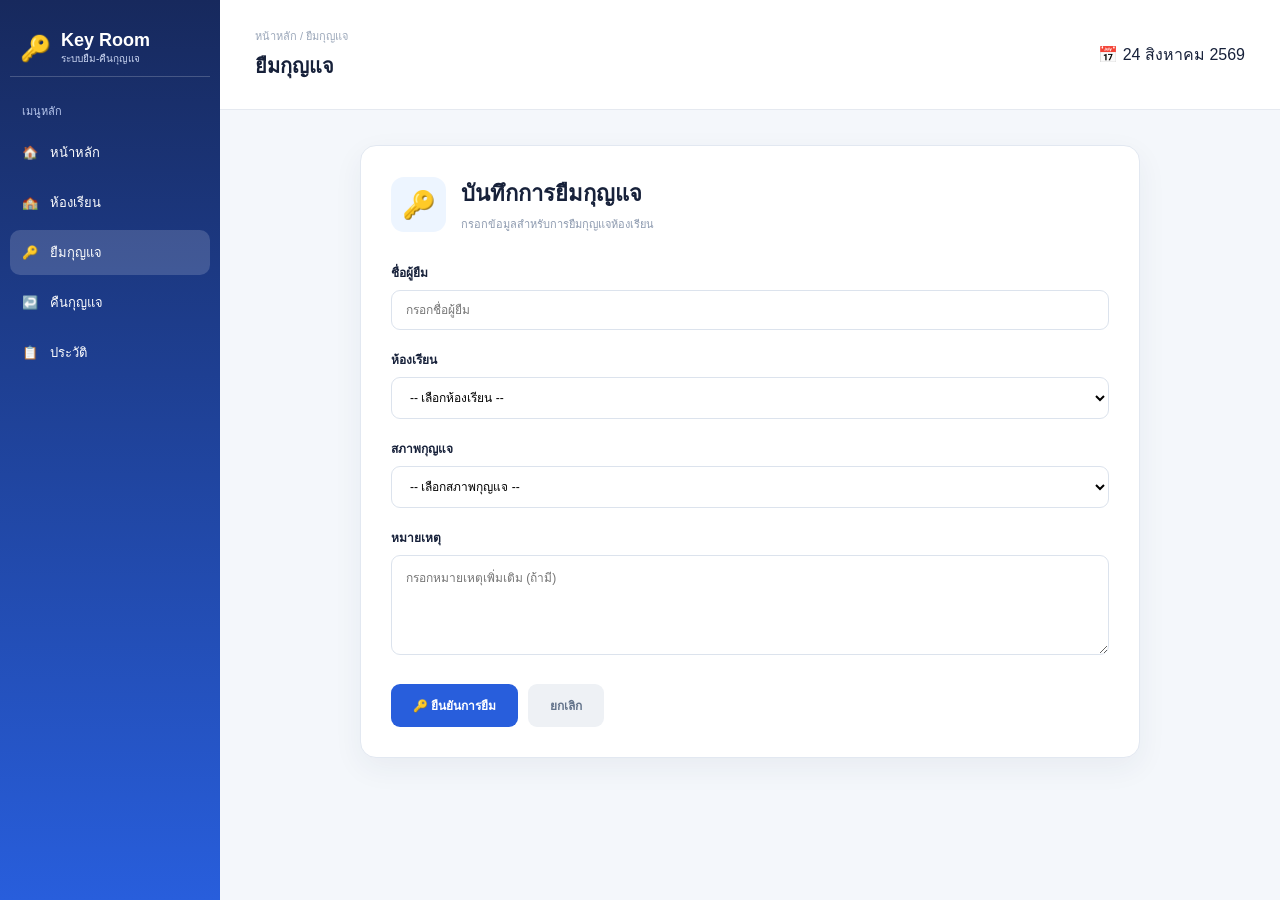
==== borrow.html @ a9593685 "Add files via upload" ====
<!DOCTYPE html>
<html lang="th">
<head>
<meta charset="UTF-8">
<meta name="viewport" content="width=device-width, initial-scale=1.0">
<title>ยืมกุญแจ | Key Room</title>

<style>
*{
    margin:0;
    padding:0;
    box-sizing:border-box;
}

body{
    font-family:Arial,"Noto Sans Thai",sans-serif;
    background:#f4f7fb;
    color:#17213a;
}

.sidebar{
    position:fixed;
    left:0;
    top:0;
    width:220px;
    height:100vh;
    background:linear-gradient(180deg,#17295d,#285edc);
    color:white;
    padding:20px 10px;
}

.logo{
    display:flex;
    align-items:center;
    gap:10px;
    padding:10px;
    margin-bottom:25px;
    border-bottom:1px solid rgba(255,255,255,.2);
}

.logo-icon{
    font-size:25px;
}

.logo h1{
    font-size:18px;
}

.logo p{
    font-size:10px;
    color:#cbd6f2;
}

.menu-title{
    font-size:11px;
    color:#b8c7ed;
    padding:0 12px 10px;
}

.menu{
    display:flex;
    flex-direction:column;
    gap:5px;
}

.menu a{
    display:flex;
    align-items:center;
    gap:12px;
    height:45px;
    padding:0 12px;
    color:white;
    text-decoration:none;
    border-radius:10px;
    font-size:13px;
}

.menu a:hover,
.menu a.active{
    background:rgba(255,255,255,.16);
}

.main{
    margin-left:220px;
    min-height:100vh;
}

.header{
    height:110px;
    background:white;
    border-bottom:1px solid #e5e9f0;
    display:flex;
    align-items:center;
    justify-content:space-between;
    padding:0 35px;
}

.breadcrumb{
    color:#9ca8ba;
    font-size:11px;
    margin-bottom:5px;
}

.header h2{
    font-size:20px;
}

.date{
    background:#eef5ff;
    color:#2861d7;
    padding:9px 14px;
    border-radius:9px;
    font-size:11px;
}

.content{
    max-width:850px;
    margin:auto;
    padding:35px;
}

.form-card{
    background:white;
    border:1px solid #e2e8f1;
    border-radius:16px;
    padding:30px;
    box-shadow:0 10px 30px rgba(30,50,90,.06);
}

.title{
    display:flex;
    align-items:center;
    gap:15px;
    margin-bottom:30px;
}

.title-icon{
    width:55px;
    height:55px;
    border-radius:13px;
    background:#edf5ff;
    display:flex;
    align-items:center;
    justify-content:center;
    font-size:27px;
}

.title h1{
    font-size:22px;
}

.title p{
    color:#8d9aaf;
    font-size:11px;
    margin-top:4px;
}

.form-group{
    margin-bottom:20px;
}

label{
    display:block;
    font-size:12px;
    font-weight:bold;
    margin-bottom:8px;
}

input,
select,
textarea{
    width:100%;
    padding:12px 14px;
    border:1px solid #dce3ed;
    border-radius:9px;
    font-family:inherit;
    font-size:12px;
    outline:none;
    background:white;
}

textarea{
    min-height:100px;
    resize:vertical;
}

input:focus,
select:focus,
textarea:focus{
    border-color:#285edc;
}

.buttons{
    display:flex;
    gap:10px;
    margin-top:25px;
}

button,
.cancel{
    border:none;
    border-radius:9px;
    padding:12px 22px;
    font-family:inherit;
    font-size:12px;
    font-weight:bold;
    cursor:pointer;
    text-decoration:none;
}

button{
    background:#285edc;
    color:white;
}

button:hover{
    background:#1e4fbe;
}

.cancel{
    background:#eef1f5;
    color:#64748b;
}

@media(max-width:700px){

    .sidebar{
        width:70px;
    }

    .logo div:last-child,
    .menu-title,
    .menu a span:last-child{
        display:none;
    }

    .menu a{
        justify-content:center;
    }

    .main{
        margin-left:70px;
    }

    .content{
        padding:20px 15px;
    }

    .date{
        display:none;
    }
}
</style>
</head>

<body>

<aside class="sidebar">

    <div class="logo">

        <div class="logo-icon">🔑</div>

        <div>
            <h1>Key Room</h1>
            <p>ระบบยืม-คืนกุญแจ</p>
        </div>

    </div>

    <div class="menu-title">
        เมนูหลัก
    </div>

    <nav class="menu">

        <a href="index.html">
            <span>🏠</span>
            <span>หน้าหลัก</span>
        </a>

        <a href="rooms.html">
            <span>🏫</span>
            <span>ห้องเรียน</span>
        </a>

        <a href="borrow.html" class="active">
            <span>🔑</span>
            <span>ยืมกุญแจ</span>
        </a>

        <a href="return.html">
            <span>↩️</span>
            <span>คืนกุญแจ</span>
        </a>

        <a href="history.html">
            <span>📋</span>
            <span>ประวัติ</span>
        </a>

    </nav>

</aside>


<main class="main">

    <header class="header">

        <div>

            <div class="breadcrumb">
                หน้าหลัก / ยืมกุญแจ
            </div>

            <h2>
                ยืมกุญแจ
            </h2>

        </div>

        <div class="date-box">
            📅 24 สิงหาคม 2569
        </div>

    </header>


    <section class="content">

        <div class="form-card">

            <div class="title">

                <div class="title-icon">
                    🔑
                </div>

                <div>

                    <h1>
                        บันทึกการยืมกุญแจ
                    </h1>

                    <p>
                        กรอกข้อมูลสำหรับการยืมกุญแจห้องเรียน
                    </p>

                </div>

            </div>


            <form id="borrowForm">

                <div class="form-group">

                    <label>
                        ชื่อผู้ยืม
                    </label>

                    <input
                        type="text"
                        id="borrower"
                        placeholder="กรอกชื่อผู้ยืม"
                        required
                    >

                </div>


                <div class="form-group">

                    <label>
                        ห้องเรียน
                    </label>

                    <select id="room" required>

                        <option value="">
                            -- เลือกห้องเรียน --
                        </option>

                        <option value="ห้อง 121">
                            ห้อง 121
                        </option>

                        <option value="ห้อง 122">
                            ห้อง 122
                        </option>

                        <option value="ห้อง 124">
                            ห้อง 124
                        </option>

                        <option value="ห้อง 125">
                            ห้อง 125
                        </option>

                        <option value="ห้อง 141">
                            ห้อง 141
                        </option>

                        <option value="ห้อง 142">
                            ห้อง 142
                        </option>

                        <option value="ห้อง 145">
                            ห้อง 145
                        </option>

                    </select>

                </div>


                <div class="form-group">

                    <label>
                        สภาพกุญแจ
                    </label>

                    <select id="condition" required>

                        <option value="">
                            -- เลือกสภาพกุญแจ --
                        </option>

                        <option value="ปกติ">
                            ปกติ
                        </option>

                        <option value="ชำรุด">
                            ชำรุด
                        </option>

                        <option value="สูญหาย">
                            สูญหาย
                        </option>

                    </select>

                </div>


                <div class="form-group">

                    <label>
                        หมายเหตุ
                    </label>

                    <textarea
                        id="note"
                        placeholder="กรอกหมายเหตุเพิ่มเติม (ถ้ามี)"
                    ></textarea>

                </div>


                <div class="buttons">

                    <button type="submit">
                        🔑 ยืนยันการยืม
                    </button>

                    <a
                        href="index.html"
                        class="cancel"
                    >
                        ยกเลิก
                    </a>

                </div>

            </form>

        </div>

    </section>

</main>


<script>
// ฟังก์ชันดึงเลขห้องอย่างเดียว (ป้องกันปัญหาพิมพ์คำว่า "ห้อง" ไม่เหมือนกัน)
function getRoomNumber(str) {
    return str ? str.replace(/[^0-9]/g, '') : '';
}

function getHistory() {
    try {
        return JSON.parse(localStorage.getItem("keyHistory")) || [];
    } catch(e) { return []; }
}

function isRoomBorrowed(roomVal) {
    const history = getHistory();
    const targetNum = getRoomNumber(roomVal);
    
    // ค้นหารายการล่าสุดของห้องนี้
    const lastRecord = history.slice().reverse().find(item => getRoomNumber(item.room) === targetNum);
    return lastRecord && lastRecord.type === "ยืม";
}

// อัปเดต Dropdown ไม่ให้เลือกห้องที่ถูกยืมอยู่
function updateBorrowDropdown() {
    const roomSelect = document.getElementById("room");
    if (!roomSelect) return;
    
    Array.from(roomSelect.options).forEach(opt => {
        if (opt.value && isRoomBorrowed(opt.value)) {
            opt.disabled = true;
            opt.textContent = opt.value + " (กำลังถูกยืมอยู่)";
        }
    });
}
updateBorrowDropdown();

document.getElementById("borrowForm").addEventListener("submit", function(e){
    e.preventDefault();
    const room = document.getElementById("room").value;
    
    if (isRoomBorrowed(room)) {
        alert("ห้องนี้ถูกยืมไปแล้ว ยังไม่ได้ทำรายการคืน!");
        return;
    }

    let history = getHistory();
    history.push({
        id: Date.now(),
        type: "ยืม",
        name: document.getElementById("borrower").value.trim(),
        room: room,
        condition: document.getElementById("condition").value,
        note: document.getElementById("note").value.trim(),
        date: new Date().toLocaleString("th-TH")
    });
    
    localStorage.setItem("keyHistory", JSON.stringify(history));
    alert("บันทึกการยืมสำเร็จ");
    window.location.href = "rooms.html";
});
</script>

</body>
</html>
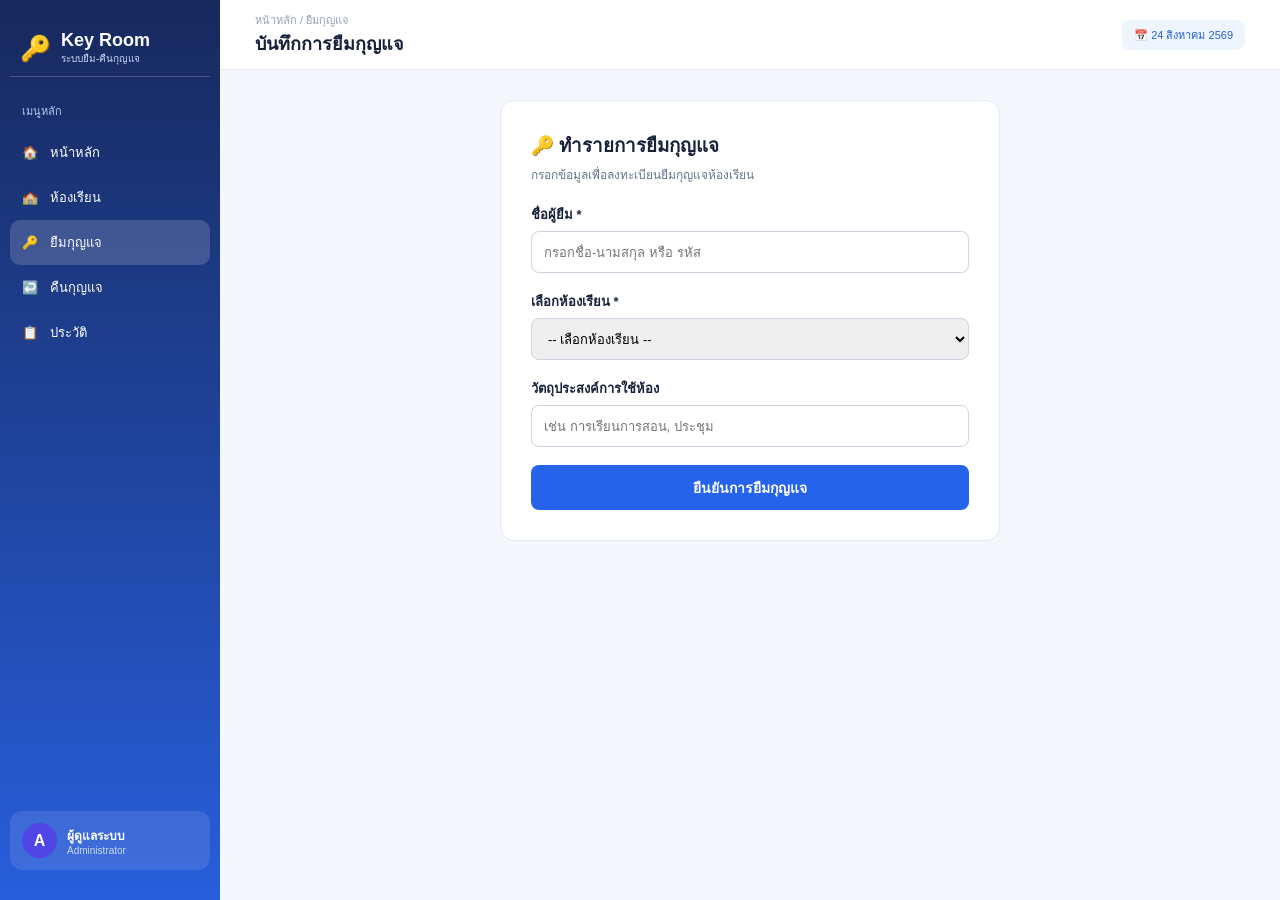
==== commit a272bdc4: "Update borrow.html" ====
--- a/borrow.html
+++ b/borrow.html
@@ -1,547 +1,121 @@
 <!DOCTYPE html>
 <html lang="th">
 <head>
-<meta charset="UTF-8">
-<meta name="viewport" content="width=device-width, initial-scale=1.0">
-<title>ยืมกุญแจ | Key Room</title>
+    <meta charset="UTF-8">
+    <meta name="viewport" content="width=device-width, initial-scale=1.0">
+    <title>ยืมกุญแจ | Key Room</title>
+    <style>
+        * { margin: 0; padding: 0; box-sizing: border-box; }
+        body { font-family: Arial, sans-serif; background: #f4f7fb; color: #17213a; }
+        .sidebar { position: fixed; left: 0; top: 0; width: 220px; height: 100vh; background: linear-gradient(180deg, #17295d, #285edc); color: white; padding: 20px 10px; display: flex; flex-direction: column; justify-content: space-between; }
+        .logo { display: flex; align-items: center; gap: 10px; padding: 10px; margin-bottom: 25px; border-bottom: 1px solid rgba(255,255,255,.2); }
+        .logo-icon { font-size: 25px; }
+        .logo h1 { font-size: 18px; }
+        .logo p { font-size: 10px; color: #cbd6f2; }
+        .menu-title { font-size: 11px; color: #b8c7ed; padding: 0 12px 10px; }
+        .menu a { display: flex; align-items: center; gap: 12px; height: 45px; padding: 0 12px; color: white; text-decoration: none; border-radius: 10px; font-size: 13px; }
+        .menu a:hover, .menu a.active { background: rgba(255,255,255,.16); }
+        .admin-profile { background: rgba(255,255,255,0.1); padding: 12px; border-radius: 12px; display: flex; align-items: center; gap: 10px; margin-bottom: 10px; }
+        .admin-avatar { width: 35px; height: 35px; background: #4f46e5; border-radius: 50%; display: flex; align-items: center; justify-content: center; font-weight: bold; }
+        .main { margin-left: 220px; min-height: 100vh; }
+        .header { height: 70px; background: white; border-bottom: 1px solid #e5e9f0; display: flex; align-items: center; justify-content: space-between; padding: 0 35px; }
+        .header h2 { font-size: 18px; }
+        .date { background: #eef5ff; color: #2861d7; padding: 6px 12px; border-radius: 8px; font-size: 11px; }
+        .content { padding: 30px 35px; display: flex; justify-content: center; }
+        .form-card { background: white; width: 100%; max-width: 500px; padding: 30px; border-radius: 14px; border: 1px solid #e2e8f1; }
+        .form-group { margin-bottom: 18px; }
+        .form-group label { display: block; font-size: 13px; font-weight: bold; margin-bottom: 6px; }
+        .form-group input, .form-group select { width: 100%; height: 42px; padding: 0 12px; border: 1px solid #cbd5e1; border-radius: 8px; font-size: 13px; }
+        .btn-submit { width: 100%; height: 45px; background: #2563eb; color: white; border: none; border-radius: 8px; font-size: 14px; font-weight: bold; cursor: pointer; }
+        .btn-submit:hover { background: #1d4ed8; }
 
-<style>
-*{
-    margin:0;
-    padding:0;
-    box-sizing:border-box;
-}
-
-body{
-    font-family:Arial,"Noto Sans Thai",sans-serif;
-    background:#f4f7fb;
-    color:#17213a;
-}
-
-.sidebar{
-    position:fixed;
-    left:0;
-    top:0;
-    width:220px;
-    height:100vh;
-    background:linear-gradient(180deg,#17295d,#285edc);
-    color:white;
-    padding:20px 10px;
-}
-
-.logo{
-    display:flex;
-    align-items:center;
-    gap:10px;
-    padding:10px;
-    margin-bottom:25px;
-    border-bottom:1px solid rgba(255,255,255,.2);
-}
-
-.logo-icon{
-    font-size:25px;
-}
-
-.logo h1{
-    font-size:18px;
-}
-
-.logo p{
-    font-size:10px;
-    color:#cbd6f2;
-}
-
-.menu-title{
-    font-size:11px;
-    color:#b8c7ed;
-    padding:0 12px 10px;
-}
-
-.menu{
-    display:flex;
-    flex-direction:column;
-    gap:5px;
-}
-
-.menu a{
-    display:flex;
-    align-items:center;
-    gap:12px;
-    height:45px;
-    padding:0 12px;
-    color:white;
-    text-decoration:none;
-    border-radius:10px;
-    font-size:13px;
-}
-
-.menu a:hover,
-.menu a.active{
-    background:rgba(255,255,255,.16);
-}
-
-.main{
-    margin-left:220px;
-    min-height:100vh;
-}
-
-.header{
-    height:110px;
-    background:white;
-    border-bottom:1px solid #e5e9f0;
-    display:flex;
-    align-items:center;
-    justify-content:space-between;
-    padding:0 35px;
-}
-
-.breadcrumb{
-    color:#9ca8ba;
-    font-size:11px;
-    margin-bottom:5px;
-}
-
-.header h2{
-    font-size:20px;
-}
-
-.date{
-    background:#eef5ff;
-    color:#2861d7;
-    padding:9px 14px;
-    border-radius:9px;
-    font-size:11px;
-}
-
-.content{
-    max-width:850px;
-    margin:auto;
-    padding:35px;
-}
-
-.form-card{
-    background:white;
-    border:1px solid #e2e8f1;
-    border-radius:16px;
-    padding:30px;
-    box-shadow:0 10px 30px rgba(30,50,90,.06);
-}
-
-.title{
-    display:flex;
-    align-items:center;
-    gap:15px;
-    margin-bottom:30px;
-}
-
-.title-icon{
-    width:55px;
-    height:55px;
-    border-radius:13px;
-    background:#edf5ff;
-    display:flex;
-    align-items:center;
-    justify-content:center;
-    font-size:27px;
-}
-
-.title h1{
-    font-size:22px;
-}
-
-.title p{
-    color:#8d9aaf;
-    font-size:11px;
-    margin-top:4px;
-}
-
-.form-group{
-    margin-bottom:20px;
-}
-
-label{
-    display:block;
-    font-size:12px;
-    font-weight:bold;
-    margin-bottom:8px;
-}
-
-input,
-select,
-textarea{
-    width:100%;
-    padding:12px 14px;
-    border:1px solid #dce3ed;
-    border-radius:9px;
-    font-family:inherit;
-    font-size:12px;
-    outline:none;
-    background:white;
-}
-
-textarea{
-    min-height:100px;
-    resize:vertical;
-}
-
-input:focus,
-select:focus,
-textarea:focus{
-    border-color:#285edc;
-}
-
-.buttons{
-    display:flex;
-    gap:10px;
-    margin-top:25px;
-}
-
-button,
-.cancel{
-    border:none;
-    border-radius:9px;
-    padding:12px 22px;
-    font-family:inherit;
-    font-size:12px;
-    font-weight:bold;
-    cursor:pointer;
-    text-decoration:none;
-}
-
-button{
-    background:#285edc;
-    color:white;
-}
-
-button:hover{
-    background:#1e4fbe;
-}
-
-.cancel{
-    background:#eef1f5;
-    color:#64748b;
-}
-
-@media(max-width:700px){
-
-    .sidebar{
-        width:70px;
-    }
-
-    .logo div:last-child,
-    .menu-title,
-    .menu a span:last-child{
-        display:none;
-    }
-
-    .menu a{
-        justify-content:center;
-    }
-
-    .main{
-        margin-left:70px;
-    }
-
-    .content{
-        padding:20px 15px;
-    }
-
-    .date{
-        display:none;
-    }
-}
-</style>
+        @media (max-width: 768px) {
+            .sidebar { position: relative; width: 100%; height: auto; padding: 15px; }
+            .logo { margin-bottom: 10px; }
+            .menu { display: flex; flex-wrap: wrap; gap: 5px; }
+            .menu a { flex: 1 1 calc(50% - 5px); height: 40px; font-size: 12px; justify-content: center; }
+            .admin-profile { display: none; }
+            .main { margin-left: 0; }
+            .header { padding: 0 15px; }
+            .content { padding: 15px; }
+        }
+    </style>
 </head>
-
 <body>
-
 <aside class="sidebar">
-
-    <div class="logo">
-
-        <div class="logo-icon">🔑</div>
-
-        <div>
-            <h1>Key Room</h1>
-            <p>ระบบยืม-คืนกุญแจ</p>
+    <div>
+        <div class="logo"><div class="logo-icon">🔑</div><div><h1>Key Room</h1><p>ระบบยืม-คืนกุญแจ</p></div></div>
+        <div class="menu-title">เมนูหลัก</div>
+        <nav class="menu">
+            <a href="index.html"><span>🏠</span><span>หน้าหลัก</span></a>
+            <a href="rooms.html"><span>🏫</span><span>ห้องเรียน</span></a>
+            <a href="borrow.html" class="active"><span>🔑</span><span>ยืมกุญแจ</span></a>
+            <a href="return.html"><span>↩️</span><span>คืนกุญแจ</span></a>
+            <a href="history.html"><span>📋</span><span>ประวัติ</span></a>
+        </nav>
+    </div>
+    <div class="admin-profile"><div class="admin-avatar">A</div><div><div style="font-size:12px; font-weight:bold;">ผู้ดูแลระบบ</div><div style="font-size:10px; color:#cbd6f2;">Administrator</div></div></div>
+</aside>
+<main class="main">
+    <header class="header">
+        <div><div style="font-size: 11px; color: #94a3b8;">หน้าหลัก / ยืมกุญแจ</div><h2>บันทึกการยืมกุญแจ</h2></div>
+        <div class="date">📅 24 สิงหาคม 2569</div>
+    </header>
+    <section class="content">
+        <div class="form-card">
+            <h3 style="margin-bottom: 5px;">🔑 ทำรายการยืมกุญแจ</h3>
+            <p style="font-size: 12px; color: #64748b; margin-bottom: 20px;">กรอกข้อมูลเพื่อลงทะเบียนยืมกุญแจห้องเรียน</p>
+            <form id="borrowForm">
+                <div class="form-group">
+                    <label>ชื่อผู้ยืม *</label>
+                    <input type="text" id="borrowerName" placeholder="กรอกชื่อ-นามสกุล หรือ รหัส" required>
+                </div>
+                <div class="form-group">
+                    <label>เลือกห้องเรียน *</label>
+                    <select id="roomSelect" required><option value="">-- เลือกห้องเรียน --</option></select>
+                </div>
+                <div class="form-group">
+                    <label>วัตถุประสงค์การใช้ห้อง</label>
+                    <input type="text" id="purpose" placeholder="เช่น การเรียนการสอน, ประชุม">
+                </div>
+                <button type="submit" class="btn-submit">ยืนยันการยืมกุญแจ</button>
+            </form>
         </div>
-
-    </div>
-
-    <div class="menu-title">
-        เมนูหลัก
-    </div>
-
-    <nav class="menu">
-
-        <a href="index.html">
-            <span>🏠</span>
-            <span>หน้าหลัก</span>
-        </a>
-
-        <a href="rooms.html">
-            <span>🏫</span>
-            <span>ห้องเรียน</span>
-        </a>
-
-        <a href="borrow.html" class="active">
-            <span>🔑</span>
-            <span>ยืมกุญแจ</span>
-        </a>
-
-        <a href="return.html">
-            <span>↩️</span>
-            <span>คืนกุญแจ</span>
-        </a>
-
-        <a href="history.html">
-            <span>📋</span>
-            <span>ประวัติ</span>
-        </a>
-
-    </nav>
-
-</aside>
-
-
-<main class="main">
-
-    <header class="header">
-
-        <div>
-
-            <div class="breadcrumb">
-                หน้าหลัก / ยืมกุญแจ
-            </div>
-
-            <h2>
-                ยืมกุญแจ
-            </h2>
-
-        </div>
-
-        <div class="date-box">
-            📅 24 สิงหาคม 2569
-        </div>
-
-    </header>
-
-
-    <section class="content">
-
-        <div class="form-card">
-
-            <div class="title">
-
-                <div class="title-icon">
-                    🔑
-                </div>
-
-                <div>
-
-                    <h1>
-                        บันทึกการยืมกุญแจ
-                    </h1>
-
-                    <p>
-                        กรอกข้อมูลสำหรับการยืมกุญแจห้องเรียน
-                    </p>
-
-                </div>
-
-            </div>
-
-
-            <form id="borrowForm">
-
-                <div class="form-group">
-
-                    <label>
-                        ชื่อผู้ยืม
-                    </label>
-
-                    <input
-                        type="text"
-                        id="borrower"
-                        placeholder="กรอกชื่อผู้ยืม"
-                        required
-                    >
-
-                </div>
-
-
-                <div class="form-group">
-
-                    <label>
-                        ห้องเรียน
-                    </label>
-
-                    <select id="room" required>
-
-                        <option value="">
-                            -- เลือกห้องเรียน --
-                        </option>
-
-                        <option value="ห้อง 121">
-                            ห้อง 121
-                        </option>
-
-                        <option value="ห้อง 122">
-                            ห้อง 122
-                        </option>
-
-                        <option value="ห้อง 124">
-                            ห้อง 124
-                        </option>
-
-                        <option value="ห้อง 125">
-                            ห้อง 125
-                        </option>
-
-                        <option value="ห้อง 141">
-                            ห้อง 141
-                        </option>
-
-                        <option value="ห้อง 142">
-                            ห้อง 142
-                        </option>
-
-                        <option value="ห้อง 145">
-                            ห้อง 145
-                        </option>
-
-                    </select>
-
-                </div>
-
-
-                <div class="form-group">
-
-                    <label>
-                        สภาพกุญแจ
-                    </label>
-
-                    <select id="condition" required>
-
-                        <option value="">
-                            -- เลือกสภาพกุญแจ --
-                        </option>
-
-                        <option value="ปกติ">
-                            ปกติ
-                        </option>
-
-                        <option value="ชำรุด">
-                            ชำรุด
-                        </option>
-
-                        <option value="สูญหาย">
-                            สูญหาย
-                        </option>
-
-                    </select>
-
-                </div>
-
-
-                <div class="form-group">
-
-                    <label>
-                        หมายเหตุ
-                    </label>
-
-                    <textarea
-                        id="note"
-                        placeholder="กรอกหมายเหตุเพิ่มเติม (ถ้ามี)"
-                    ></textarea>
-
-                </div>
-
-
-                <div class="buttons">
-
-                    <button type="submit">
-                        🔑 ยืนยันการยืม
-                    </button>
-
-                    <a
-                        href="index.html"
-                        class="cancel"
-                    >
-                        ยกเลิก
-                    </a>
-
-                </div>
-
-            </form>
-
-        </div>
-
     </section>
-
 </main>
-
-
 <script>
-// ฟังก์ชันดึงเลขห้องอย่างเดียว (ป้องกันปัญหาพิมพ์คำว่า "ห้อง" ไม่เหมือนกัน)
-function getRoomNumber(str) {
-    return str ? str.replace(/[^0-9]/g, '') : '';
-}
-
-function getHistory() {
-    try {
-        return JSON.parse(localStorage.getItem("keyHistory")) || [];
-    } catch(e) { return []; }
-}
-
-function isRoomBorrowed(roomVal) {
-    const history = getHistory();
-    const targetNum = getRoomNumber(roomVal);
-    
-    // ค้นหารายการล่าสุดของห้องนี้
-    const lastRecord = history.slice().reverse().find(item => getRoomNumber(item.room) === targetNum);
-    return lastRecord && lastRecord.type === "ยืม";
-}
-
-// อัปเดต Dropdown ไม่ให้เลือกห้องที่ถูกยืมอยู่
-function updateBorrowDropdown() {
-    const roomSelect = document.getElementById("room");
-    if (!roomSelect) return;
-    
-    Array.from(roomSelect.options).forEach(opt => {
-        if (opt.value && isRoomBorrowed(opt.value)) {
-            opt.disabled = true;
-            opt.textContent = opt.value + " (กำลังถูกยืมอยู่)";
+const allRooms = ["ห้อง 121", "ห้อง 122", "ห้อง 124", "ห้อง 125", "ห้อง 141", "ห้อง 142", "ห้อง 145"];
+function getRoomNum(str) { return str ? str.replace(/[^0-9]/g, '') : ''; }
+function loadAvailableRooms() {
+    const history = JSON.parse(localStorage.getItem("keyHistory")) || [];
+    const select = document.getElementById("roomSelect");
+    select.innerHTML = '<option value="">-- เลือกห้องเรียน --</option>';
+    allRooms.forEach(room => {
+        const roomNum = getRoomNum(room);
+        const lastRecord = history.slice().reverse().find(item => getRoomNum(item.room) === roomNum);
+        if (!lastRecord || lastRecord.type === "คืน") {
+            const opt = document.createElement("option");
+            opt.value = room;
+            opt.textContent = room;
+            select.appendChild(opt);
         }
     });
 }
-updateBorrowDropdown();
-
-document.getElementById("borrowForm").addEventListener("submit", function(e){
+document.getElementById("borrowForm").addEventListener("submit", function(e) {
     e.preventDefault();
-    const room = document.getElementById("room").value;
-    
-    if (isRoomBorrowed(room)) {
-        alert("ห้องนี้ถูกยืมไปแล้ว ยังไม่ได้ทำรายการคืน!");
-        return;
-    }
-
-    let history = getHistory();
-    history.push({
-        id: Date.now(),
-        type: "ยืม",
-        name: document.getElementById("borrower").value.trim(),
-        room: room,
-        condition: document.getElementById("condition").value,
-        note: document.getElementById("note").value.trim(),
-        date: new Date().toLocaleString("th-TH")
-    });
-    
+    const name = document.getElementById("borrowerName").value;
+    const room = document.getElementById("roomSelect").value;
+    const purpose = document.getElementById("purpose").value;
+    if(!room) return alert("กรุณาเลือกห้องเรียน");
+    const history = JSON.parse(localStorage.getItem("keyHistory")) || [];
+    const now = new Date();
+    const dateStr = now.toLocaleDateString('th-TH') + " " + now.toLocaleTimeString('th-TH', {hour:'2-digit', minute:'2-digit'});
+    history.push({ id: Date.now(), type: "ยืม", name: name, room: room, purpose: purpose, date: dateStr });
     localStorage.setItem("keyHistory", JSON.stringify(history));
-    alert("บันทึกการยืมสำเร็จ");
-    window.location.href = "rooms.html";
+    alert("บันทึกการยืมกุญแจ " + room + " เรียบร้อย!");
+    window.location.href = "index.html";
 });
+loadAvailableRooms();
 </script>
-
 </body>
-</html>+</html>
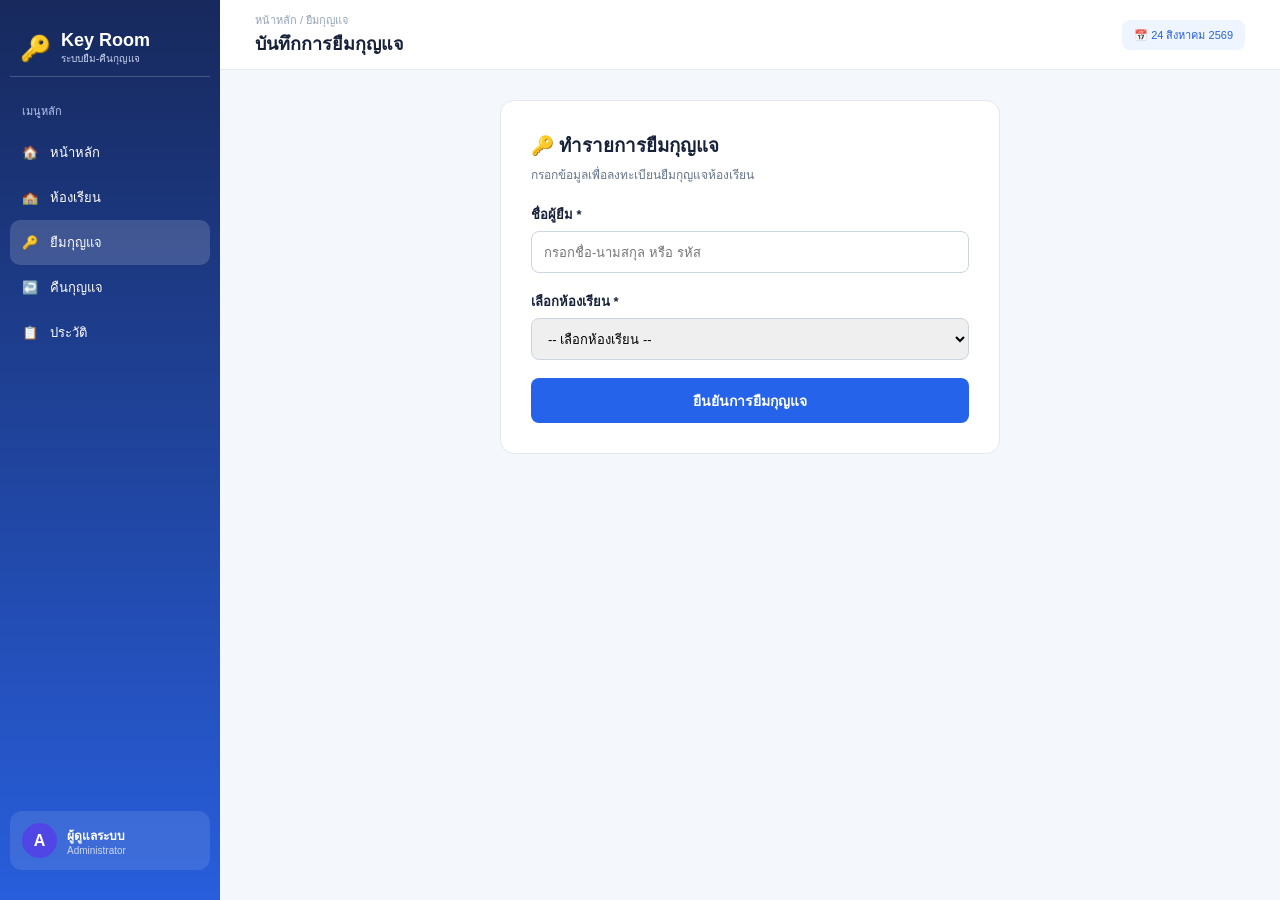
==== commit 2fd90b0a: "Update borrow.html" ====
--- a/borrow.html
+++ b/borrow.html
@@ -74,10 +74,6 @@
                     <label>เลือกห้องเรียน *</label>
                     <select id="roomSelect" required><option value="">-- เลือกห้องเรียน --</option></select>
                 </div>
-                <div class="form-group">
-                    <label>วัตถุประสงค์การใช้ห้อง</label>
-                    <input type="text" id="purpose" placeholder="เช่น การเรียนการสอน, ประชุม">
-                </div>
                 <button type="submit" class="btn-submit">ยืนยันการยืมกุญแจ</button>
             </form>
         </div>
@@ -105,12 +101,11 @@
     e.preventDefault();
     const name = document.getElementById("borrowerName").value;
     const room = document.getElementById("roomSelect").value;
-    const purpose = document.getElementById("purpose").value;
     if(!room) return alert("กรุณาเลือกห้องเรียน");
     const history = JSON.parse(localStorage.getItem("keyHistory")) || [];
     const now = new Date();
     const dateStr = now.toLocaleDateString('th-TH') + " " + now.toLocaleTimeString('th-TH', {hour:'2-digit', minute:'2-digit'});
-    history.push({ id: Date.now(), type: "ยืม", name: name, room: room, purpose: purpose, date: dateStr });
+    history.push({ id: Date.now(), type: "ยืม", name: name, room: room, purpose: "-", date: dateStr });
     localStorage.setItem("keyHistory", JSON.stringify(history));
     alert("บันทึกการยืมกุญแจ " + room + " เรียบร้อย!");
     window.location.href = "index.html";
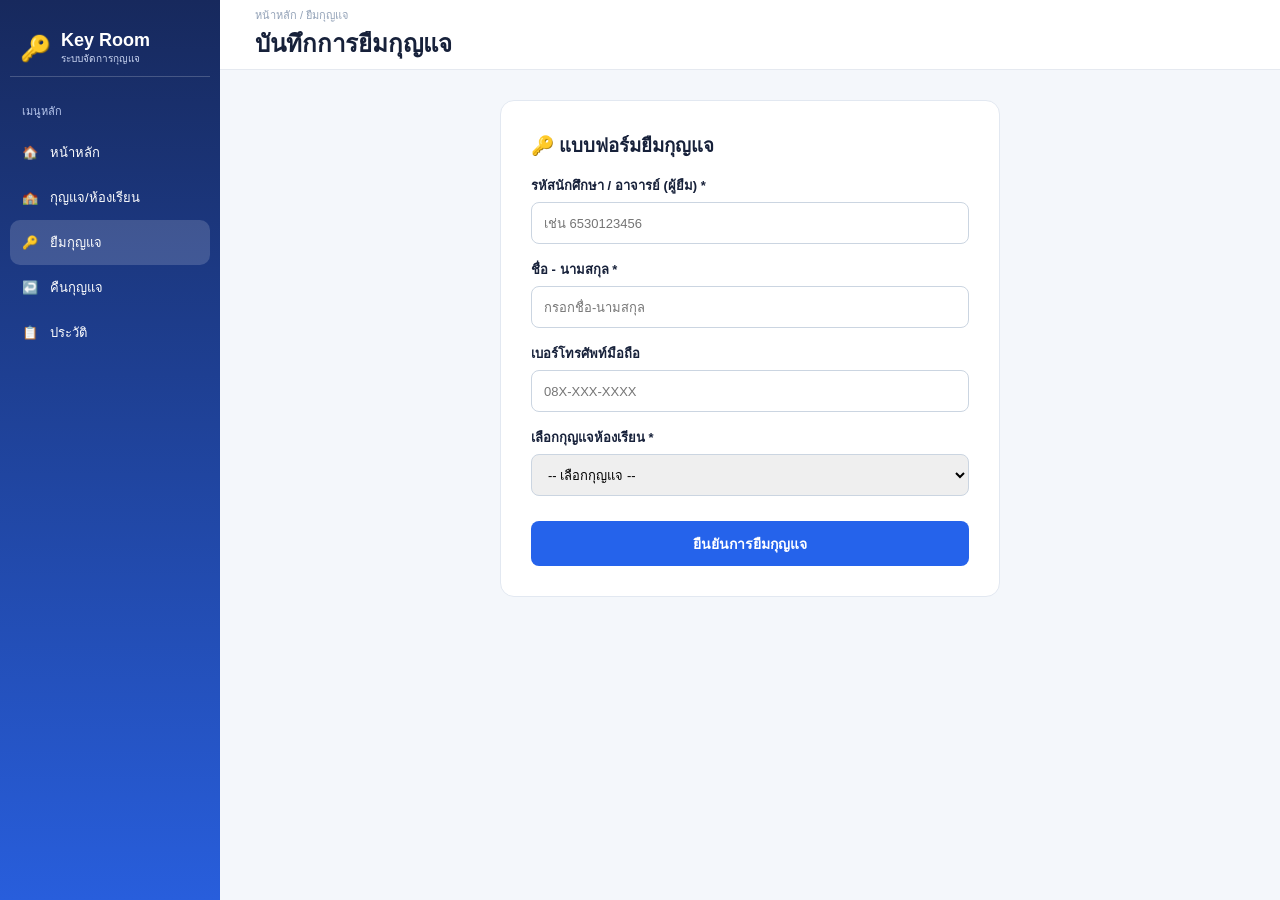
==== commit e68fcfd4: "Update borrow.html" ====
--- a/borrow.html
+++ b/borrow.html
@@ -3,7 +3,7 @@
 <head>
     <meta charset="UTF-8">
     <meta name="viewport" content="width=device-width, initial-scale=1.0">
-    <title>ยืมกุญแจ | Key Room</title>
+    <title>ยืมกุญแจ | Key Room System</title>
     <style>
         * { margin: 0; padding: 0; box-sizing: border-box; }
         body { font-family: Arial, sans-serif; background: #f4f7fb; color: #17213a; }
@@ -15,26 +15,19 @@
         .menu-title { font-size: 11px; color: #b8c7ed; padding: 0 12px 10px; }
         .menu a { display: flex; align-items: center; gap: 12px; height: 45px; padding: 0 12px; color: white; text-decoration: none; border-radius: 10px; font-size: 13px; }
         .menu a:hover, .menu a.active { background: rgba(255,255,255,.16); }
-        .admin-profile { background: rgba(255,255,255,0.1); padding: 12px; border-radius: 12px; display: flex; align-items: center; gap: 10px; margin-bottom: 10px; }
-        .admin-avatar { width: 35px; height: 35px; background: #4f46e5; border-radius: 50%; display: flex; align-items: center; justify-content: center; font-weight: bold; }
         .main { margin-left: 220px; min-height: 100vh; }
         .header { height: 70px; background: white; border-bottom: 1px solid #e5e9f0; display: flex; align-items: center; justify-content: space-between; padding: 0 35px; }
-        .header h2 { font-size: 18px; }
-        .date { background: #eef5ff; color: #2861d7; padding: 6px 12px; border-radius: 8px; font-size: 11px; }
         .content { padding: 30px 35px; display: flex; justify-content: center; }
         .form-card { background: white; width: 100%; max-width: 500px; padding: 30px; border-radius: 14px; border: 1px solid #e2e8f1; }
-        .form-group { margin-bottom: 18px; }
+        .form-group { margin-bottom: 15px; }
         .form-group label { display: block; font-size: 13px; font-weight: bold; margin-bottom: 6px; }
         .form-group input, .form-group select { width: 100%; height: 42px; padding: 0 12px; border: 1px solid #cbd5e1; border-radius: 8px; font-size: 13px; }
-        .btn-submit { width: 100%; height: 45px; background: #2563eb; color: white; border: none; border-radius: 8px; font-size: 14px; font-weight: bold; cursor: pointer; }
-        .btn-submit:hover { background: #1d4ed8; }
+        .btn-submit { width: 100%; height: 45px; background: #2563eb; color: white; border: none; border-radius: 8px; font-size: 14px; font-weight: bold; cursor: pointer; margin-top: 10px; }
 
         @media (max-width: 768px) {
             .sidebar { position: relative; width: 100%; height: auto; padding: 15px; }
-            .logo { margin-bottom: 10px; }
             .menu { display: flex; flex-wrap: wrap; gap: 5px; }
             .menu a { flex: 1 1 calc(50% - 5px); height: 40px; font-size: 12px; justify-content: center; }
-            .admin-profile { display: none; }
             .main { margin-left: 0; }
             .header { padding: 0 15px; }
             .content { padding: 15px; }
@@ -44,35 +37,40 @@
 <body>
 <aside class="sidebar">
     <div>
-        <div class="logo"><div class="logo-icon">🔑</div><div><h1>Key Room</h1><p>ระบบยืม-คืนกุญแจ</p></div></div>
+        <div class="logo"><div class="logo-icon">🔑</div><div><h1>Key Room</h1><p>ระบบจัดการกุญแจ</p></div></div>
         <div class="menu-title">เมนูหลัก</div>
         <nav class="menu">
             <a href="index.html"><span>🏠</span><span>หน้าหลัก</span></a>
-            <a href="rooms.html"><span>🏫</span><span>ห้องเรียน</span></a>
+            <a href="rooms.html"><span>🏫</span><span>กุญแจ/ห้องเรียน</span></a>
             <a href="borrow.html" class="active"><span>🔑</span><span>ยืมกุญแจ</span></a>
             <a href="return.html"><span>↩️</span><span>คืนกุญแจ</span></a>
             <a href="history.html"><span>📋</span><span>ประวัติ</span></a>
         </nav>
     </div>
-    <div class="admin-profile"><div class="admin-avatar">A</div><div><div style="font-size:12px; font-weight:bold;">ผู้ดูแลระบบ</div><div style="font-size:10px; color:#cbd6f2;">Administrator</div></div></div>
 </aside>
 <main class="main">
     <header class="header">
         <div><div style="font-size: 11px; color: #94a3b8;">หน้าหลัก / ยืมกุญแจ</div><h2>บันทึกการยืมกุญแจ</h2></div>
-        <div class="date">📅 24 สิงหาคม 2569</div>
     </header>
     <section class="content">
         <div class="form-card">
-            <h3 style="margin-bottom: 5px;">🔑 ทำรายการยืมกุญแจ</h3>
-            <p style="font-size: 12px; color: #64748b; margin-bottom: 20px;">กรอกข้อมูลเพื่อลงทะเบียนยืมกุญแจห้องเรียน</p>
+            <h3 style="margin-bottom: 15px;">🔑 แบบฟอร์มยืมกุญแจ</h3>
             <form id="borrowForm">
                 <div class="form-group">
-                    <label>ชื่อผู้ยืม *</label>
-                    <input type="text" id="borrowerName" placeholder="กรอกชื่อ-นามสกุล หรือ รหัส" required>
+                    <label>รหัสนักศึกษา / อาจารย์ (ผู้ยืม) *</label>
+                    <input type="text" id="borrowerId" placeholder="เช่น 6530123456" required>
                 </div>
                 <div class="form-group">
-                    <label>เลือกห้องเรียน *</label>
-                    <select id="roomSelect" required><option value="">-- เลือกห้องเรียน --</option></select>
+                    <label>ชื่อ - นามสกุล *</label>
+                    <input type="text" id="borrowerName" placeholder="กรอกชื่อ-นามสกุล" required>
+                </div>
+                <div class="form-group">
+                    <label>เบอร์โทรศัพท์มือถือ</label>
+                    <input type="tel" id="borrowerPhone" placeholder="08X-XXX-XXXX">
+                </div>
+                <div class="form-group">
+                    <label>เลือกกุญแจห้องเรียน *</label>
+                    <select id="keySelect" required><option value="">-- เลือกกุญแจ --</option></select>
                 </div>
                 <button type="submit" class="btn-submit">ยืนยันการยืมกุญแจ</button>
             </form>
@@ -80,37 +78,60 @@
     </section>
 </main>
 <script>
-const allRooms = ["ห้อง 121", "ห้อง 122", "ห้อง 124", "ห้อง 125", "ห้อง 141", "ห้อง 142", "ห้อง 145"];
-function getRoomNum(str) { return str ? str.replace(/[^0-9]/g, '') : ''; }
-function loadAvailableRooms() {
-    const history = JSON.parse(localStorage.getItem("keyHistory")) || [];
-    const select = document.getElementById("roomSelect");
-    select.innerHTML = '<option value="">-- เลือกห้องเรียน --</option>';
-    allRooms.forEach(room => {
-        const roomNum = getRoomNum(room);
-        const lastRecord = history.slice().reverse().find(item => getRoomNum(item.room) === roomNum);
-        if (!lastRecord || lastRecord.type === "คืน") {
+const roomsData = [
+    { keyId: "K121", roomName: "ห้อง 121" },
+    { keyId: "K122", roomName: "ห้อง 122" },
+    { keyId: "K124", roomName: "ห้อง 124" },
+    { keyId: "K125", roomName: "ห้อง 125" },
+    { keyId: "K141", roomName: "ห้อง 141" },
+    { keyId: "K142", roomName: "ห้อง 142" },
+    { keyId: "K145", roomName: "ห้อง 145" }
+];
+
+function loadKeys() {
+    const history = JSON.parse(localStorage.getItem("borrowLogs")) || [];
+    const select = document.getElementById("keySelect");
+    select.innerHTML = '<option value="">-- เลือกกุญแจ --</option>';
+    roomsData.forEach(r => {
+        const lastRecord = history.slice().reverse().find(item => item.keyId === r.keyId);
+        if (!lastRecord || lastRecord.status === "คืนแล้ว") {
             const opt = document.createElement("option");
-            opt.value = room;
-            opt.textContent = room;
+            opt.value = r.keyId;
+            opt.textContent = `${r.keyId} - ${r.roomName}`;
             select.appendChild(opt);
         }
     });
 }
+
 document.getElementById("borrowForm").addEventListener("submit", function(e) {
     e.preventDefault();
-    const name = document.getElementById("borrowerName").value;
-    const room = document.getElementById("roomSelect").value;
-    if(!room) return alert("กรุณาเลือกห้องเรียน");
-    const history = JSON.parse(localStorage.getItem("keyHistory")) || [];
+    const borrowerId = document.getElementById("borrowerId").value;
+    const borrowerName = document.getElementById("borrowerName").value;
+    const borrowerPhone = document.getElementById("borrowerPhone").value;
+    const keyId = document.getElementById("keySelect").value;
+    
+    const history = JSON.parse(localStorage.getItem("borrowLogs")) || [];
     const now = new Date();
-    const dateStr = now.toLocaleDateString('th-TH') + " " + now.toLocaleTimeString('th-TH', {hour:'2-digit', minute:'2-digit'});
-    history.push({ id: Date.now(), type: "ยืม", name: name, room: room, purpose: "-", date: dateStr });
-    localStorage.setItem("keyHistory", JSON.stringify(history));
-    alert("บันทึกการยืมกุญแจ " + room + " เรียบร้อย!");
+    const borrowTime = now.toLocaleDateString('th-TH') + " " + now.toLocaleTimeString('th-TH', {hour:'2-digit', minute:'2-digit'});
+    
+    history.push({
+        logId: "LOG" + Date.now().toString().slice(-6),
+        keyId: keyId,
+        borrowerId: borrowerId,
+        borrowerName: borrowerName,
+        borrowerPhone: borrowerPhone,
+        borrowTime: borrowTime,
+        returnTime: "-",
+        status: "ยืมอยู่",
+        approverId: "ADMIN01"
+    });
+    
+    localStorage.setItem("borrowLogs", JSON.stringify(history));
+    alert("ทำรายการยืมกุญแจ " + keyId + " เรียบร้อย!");
     window.location.href = "index.html";
 });
-loadAvailableRooms();
+
+loadKeys();
 </script>
 </body>
 </html>
